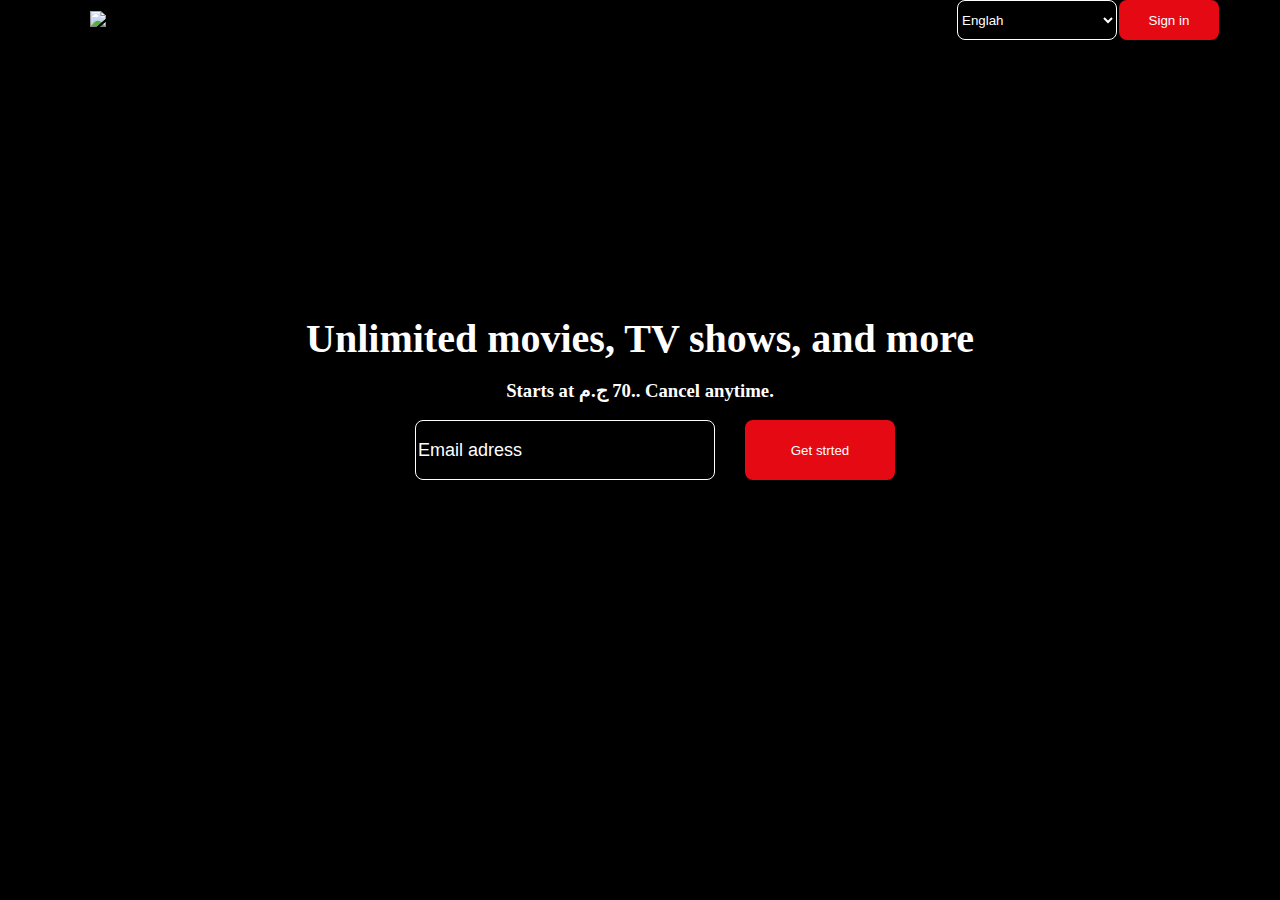
==== index.html @ 73ee6f30 "Add files via upload" ====
<!DOCTYPE html>
<html lang="ar">
<head>
    <meta charset="UTF-8">
    <meta name="viewport" content="width=device-width, initial-scale=1.0">
    <link rel="stylesheet" href="https://cdnjs.cloudflare.com/ajax/libs/font-awesome/6.6.0/css/all.min.css" integrity="sha512-Kc323vGBEqzTmouAECnVceyQqyqdsSiqLQISBL29aUW4U/M7pSPA/gEUZQqv1cwx4OnYxTxve5UMg5GT6L4JJg==" crossorigin="anonymous" referrerpolicy="no-referrer" /><link rel="stylesheet" href="https://cdnjs.cloudflare.com/ajax/libs/font-awesome/6.6.0/css/all.min.css" integrity="sha512-Kc323vGBEqzTmouAECnVceyQqyqdsSiqLQISBL29aUW4U/M7pSPA/gEUZQqv1cwx4OnYxTxve5UMg5GT6L4JJg==" crossorigin="anonymous" referrerpolicy="no-referrer" />
    <link rel="preconnect" href="https://fonts.googleapis.com">
    <link rel="preconnect" href="https://fonts.gstatic.com" crossorigin>
    <link href="https://fonts.googleapis.com/css2?family=Merriweather:ital,wght@0,300;0,400;0,700;0,900;1,300;1,400;1,700;1,900&display=swap" rel="stylesheet">
    <link rel="icon" type="" href="titledownload (1).png"/>
    <title>Netflex</title>
    <link rel="stylesheet" href="index.css">
</head>
<body>
    <div class="container">
        <header>
            <div class="left">
        <img src="logo.svg" alt="picture" title="Netflex">    
        </div>
            <div class="right" style="border:  #030303;">
            <select name="" id="" style="width: 100px;">
                <option value="Englah"><i class="fa-solid fa-language"></i>Englah</option>
                <option value="العربيه">العربيه</option>
            </select>
                <a href="Form-login.html">
                    <button type="submit">Sign in</button>
                </a>
            </div>
        </header>
        <main>
            <div class="center">
                <h1>Unlimited movies, TV shows, and more</h1><br>
                <h3>Starts at ‏70 ج.م.‎. Cancel anytime.</h3><br>
                <form action="Main-interface.html">
                    <div>
                    <input type="email" placeholder="Email adress" required>
                    <div class="parent">
                        <button type="submit">Get strted <i class="fa-solid fa-right-long"></i></button>
                    </div>
                </div>
                </form>
            </div>
        </main>
    </div>













    <!-- <script src="index.js" ></script> -->
</body>
</html>
---- index.css ----
*{
    margin: 0;
    box-sizing: border-box;
}
body{
    background-color: #000;
}
body::before{
    content: "";
    position: absolute;
    left: 0;
    top: 0;
    width: 100%;
    height: 100%;
    opacity: 0.5;
    background-image: url(../Project/the_netflix_login_background__canada__2024___by_logofeveryt_dh0w8qv-pre.jpg);
}
.parent{
    /* display: flex; */
}
form > div{
    display: flex;
    justify-content: center;
    border:  #00ff00;
    height: 60px;
}
form > div input{
    height: 100%;
    margin-left: 30px;
    width: 300px;
    border-radius: 8px;
    background-color: transparent;
    color: #fff;
    border: solid thin #fff;
}
form > div input ::placeholder{
    color: #eee;
}
form .parent button{
    height: 100%;
    margin-left: 30px;
    width: 150px;
    border-radius: 8px;
}
/* .left{margin-right: 40px;} */
header{
    display: flex;
    justify-content: space-between;
    align-items: center;
    /* padding-top: 5px; */
}
main{
    display: flex;
    justify-content: center;
    align-items: end;
    border: red;
    height: 50vh;
    padding: 10px;
}
.right,.left{
    width: 30%
}
.right{
    height: 40px;
    display: flex;
    justify-content: space-around;
    /* align-items: center; */
}
.right select,.right button{
    height: 100%;
}
.right select option{
    color: #000;
}
.right button{
    width: 100px;
    background-color: #e50914;
    color: #fff;
    border: none;
    border-radius: 8px;
}
.left img{
    width: 200px;
    height: 150px;
}
.right button:hover{
    cursor: pointer;
}
.right select{
    width: 160px !important;
    margin-right: -120px;
    background-color: transparent;
    color: #fff;
    border: solid #fff thin;
    border-radius: 8px;
}
.left{
    margin-left: 90px;
    /* position: fixed; */
    z-index: 1;
}
.right,main form, .center{z-index: 1;}
::placeholder,input{color:#fff; font-size: large;}
main  h1, main h3{
color: #fff;
text-align: center;
}
main h1{
    font-size: 40px
}
form .parent > button {
    background-color: #e50914;
    color: #fff;
    border:none;
    border-radius: 8px;
}
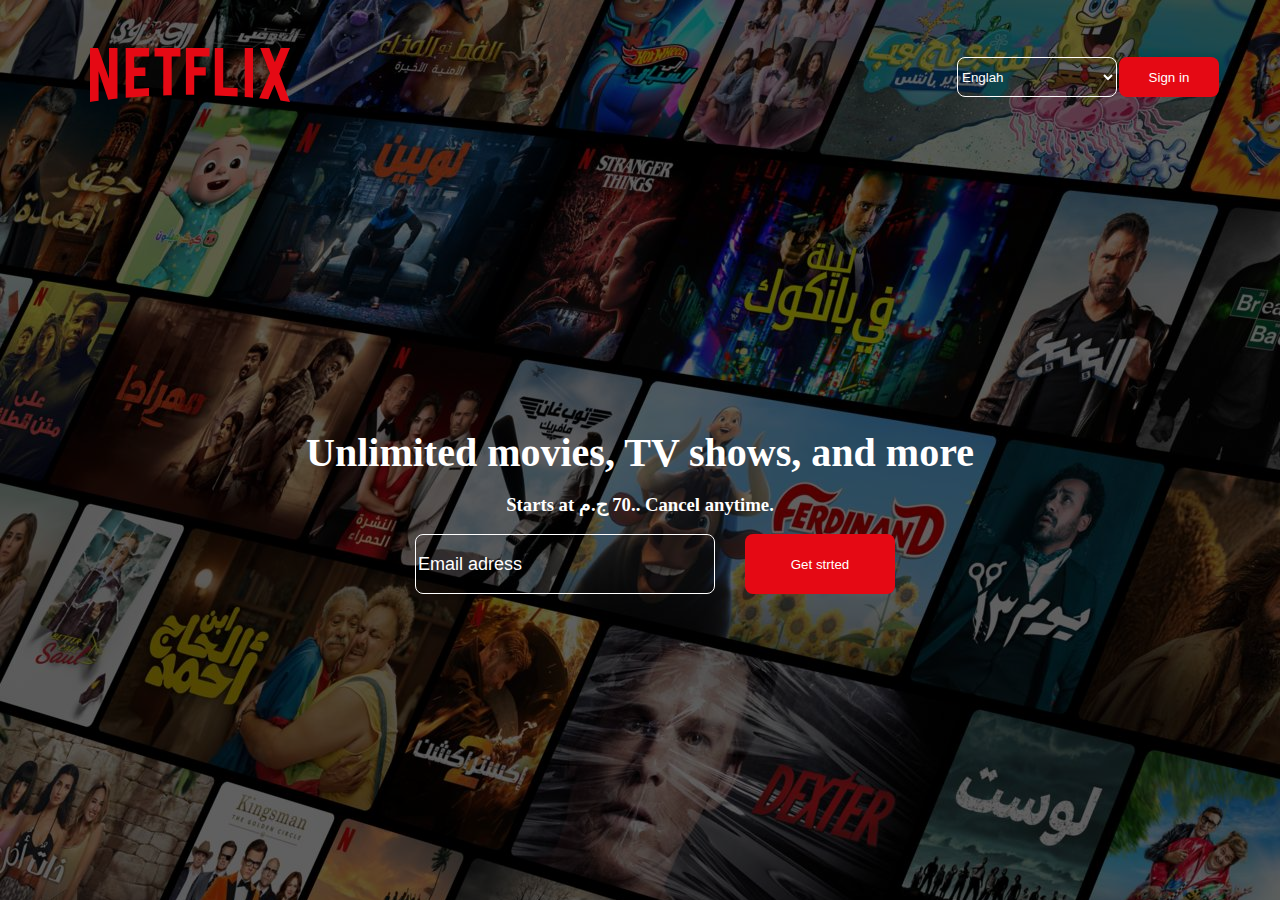
==== commit be9a062d: "Add no commed" ====
--- a/index.html
+++ b/index.html
@@ -8,8 +8,8 @@
     <link rel="preconnect" href="https://fonts.gstatic.com" crossorigin>
     <link href="https://fonts.googleapis.com/css2?family=Merriweather:ital,wght@0,300;0,400;0,700;0,900;1,300;1,400;1,700;1,900&display=swap" rel="stylesheet">
     <link rel="icon" type="" href="titledownload (1).png"/>
+    <link rel="stylesheet" href="index.css">
     <title>Netflex</title>
-    <link rel="stylesheet" href="index.css">
 </head>
 <body>
     <div class="container">
--- a/index.css
+++ b/index.css
@@ -13,7 +13,7 @@
     width: 100%;
     height: 100%;
     opacity: 0.5;
-    background-image: url(../Project/the_netflix_login_background__canada__2024___by_logofeveryt_dh0w8qv-pre.jpg);
+    background-image: url(EG-ar-20240909-TRIFECTA-perspective_9429eb2b-4155-4c3d-9218-7c04dfc9630e_large.jpg);
 }
 .parent{
     /* display: flex; */
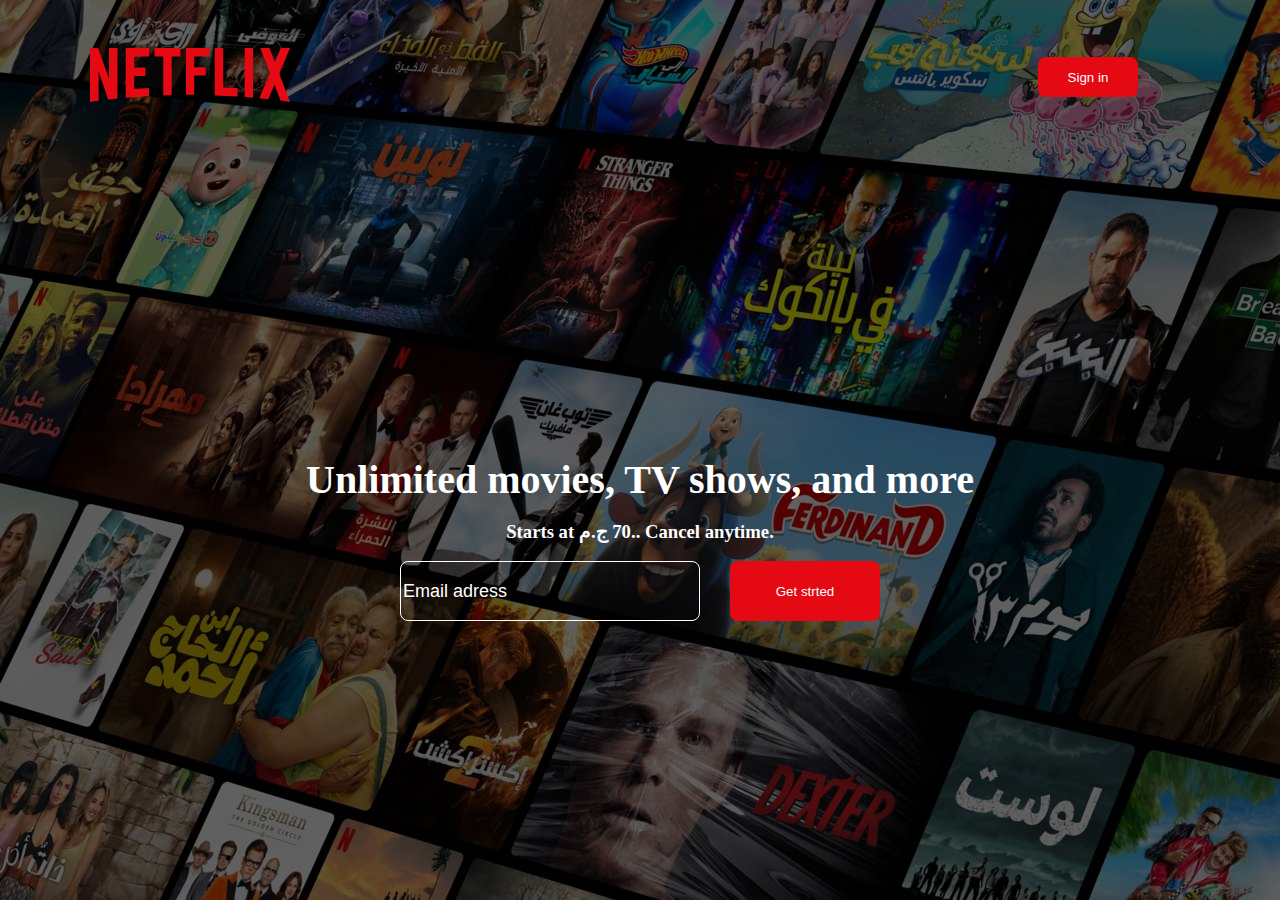
==== commit f143ee04: "Add files via upload" ====
--- a/index.html
+++ b/index.html
@@ -12,7 +12,7 @@
     <title>Netflex</title>
 </head>
 <body>
-    <div class="container">
+    <div class="container" style="overflow-x: hidden;">
         <header>
             <div class="left">
         <img src="logo.svg" alt="picture" title="Netflex">    
--- a/index.css
+++ b/index.css
@@ -4,6 +4,7 @@
 }
 body{
     background-color: #000;
+    overflow-x: hidden;
 }
 body::before{
     content: "";
@@ -26,7 +27,7 @@
 }
 form > div input{
     height: 100%;
-    margin-left: 30px;
+    /* margin-left: 30px; */
     width: 300px;
     border-radius: 8px;
     background-color: transparent;
@@ -45,7 +46,7 @@
 /* .left{margin-right: 40px;} */
 header{
     display: flex;
-    justify-content: space-between;
+    justify-content: space-between !important;
     align-items: center;
     /* padding-top: 5px; */
 }
@@ -53,9 +54,13 @@
     display: flex;
     justify-content: center;
     align-items: end;
-    border: red;
-    height: 50vh;
+    /* border: #00ff00 solid; */
+    height: 53vh;
+    padding: 15px;
+    flex-wrap: wrap !important;
     padding: 10px;
+    /* border:#00ff00 ; */
+    width: 100%;
 }
 .right,.left{
     width: 30%
@@ -106,7 +111,8 @@
 text-align: center;
 }
 main h1{
-    font-size: 40px
+    font-size: 40px;
+    text-wrap: wrap;
 }
 form .parent > button {
     background-color: #e50914;
@@ -114,3 +120,58 @@
     border:none;
     border-radius: 8px;
 }
+@media screen and (max-width: 520px){
+
+    main h1{
+        font-size: 30px;
+        text-wrap: wrap;
+    }  
+    .center > form div {
+        flex-wrap: wrap ;
+        gap: 10px;
+        height: 40px;
+    }
+    form > div input{
+        height: 100% !important;
+    }
+    .center{
+         height: 100%
+    }
+    main{margin-top: 100px;}
+    .right button{
+        width: 80px;
+        background-color: #e50914;
+        color: #fff;
+        border: none;
+        border-radius: 8px;
+    }
+    form .parent > button {
+        background-color: #e50914;
+    }
+    form > div{
+        height: 40px;
+    }
+    .right{margin-right: -20px !important;}
+    .right select{
+        width: 100px !important;
+        margin-right: 20px;
+    }
+    .left img{
+        width: 130px;
+        height: 120px;
+    }
+    .center{padding: 10px 20px !important;}
+    ::placeholder,input{color:#fff; font-size: medium;}
+    .left,.right{
+        margin-left: 10px;    
+    }
+}
+@media screen and (max-width: 1295px){
+    .right select{
+        display: none;
+    }
+
+    @media screen and (max-width: 430px){
+        .right{margin-right: 8px !important;}
+    }
+}